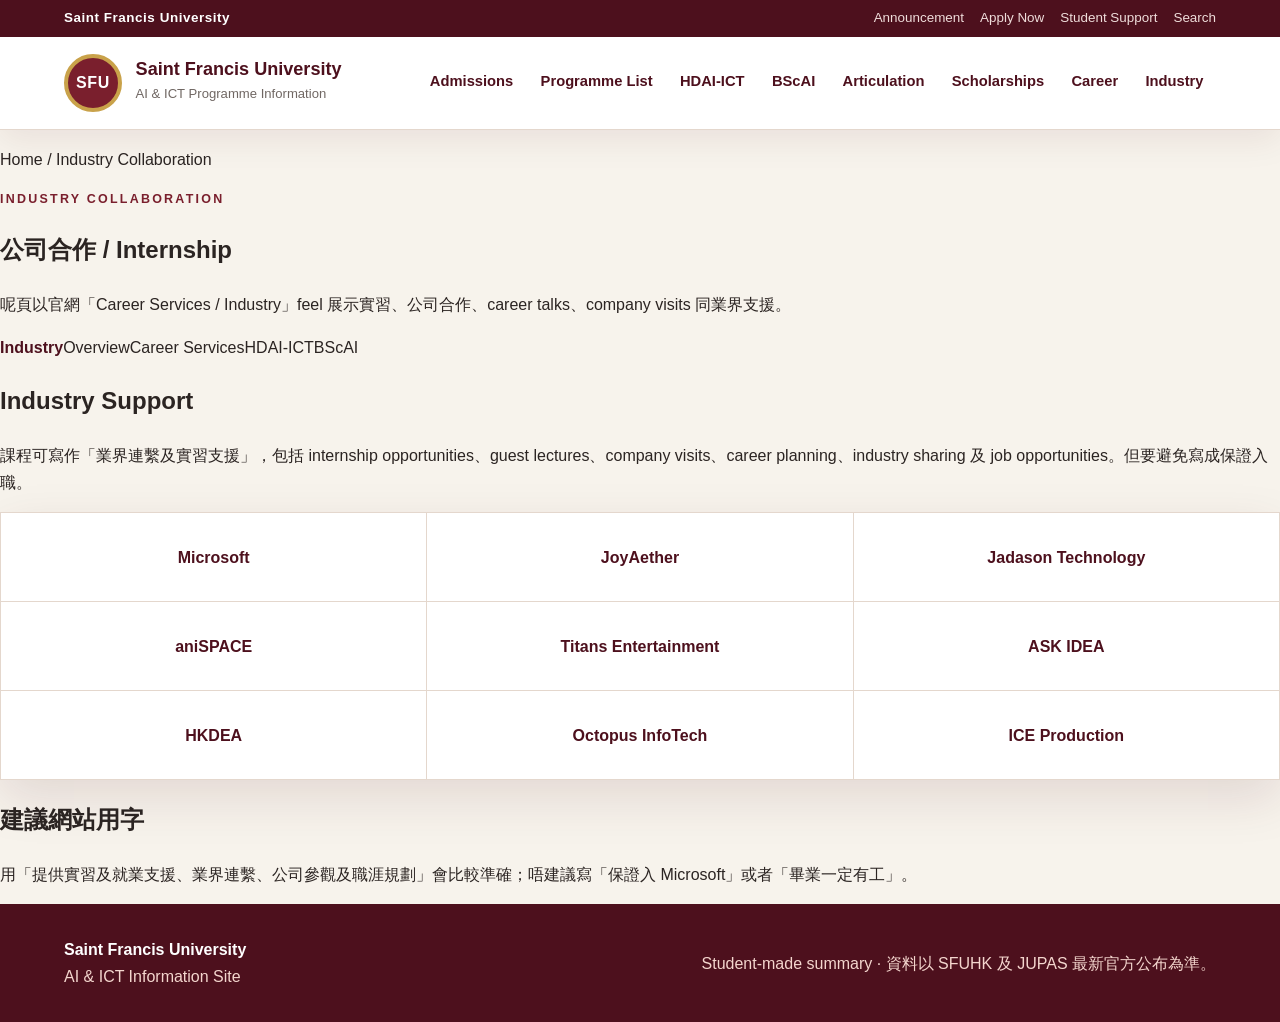
==== industry.html @ 80bd6bc7 "Add industry collaboration page" ====
<!DOCTYPE html>
<html lang="zh-Hant-HK">
<head><meta charset="UTF-8"><meta name="viewport" content="width=device-width, initial-scale=1.0"><title>Industry Collaboration｜SFUHK AI & ICT</title><link rel="stylesheet" href="styles.css"></head>
<body>
<header class="site-header"><div class="utility-bar"><span>Saint Francis University</span><nav><a href="index.html#announcement">Announcement</a><a href="admissions.html">Apply Now</a><a href="scholarships.html">Student Support</a><a href="faq.html">Search</a></nav></div><div class="main-header"><a class="brand" href="index.html"><span class="crest">SFU</span><span><strong>Saint Francis University</strong><small>AI & ICT Programme Information</small></span></a><button class="menu-toggle" aria-label="開關選單" aria-expanded="false">☰</button><nav class="nav"><a href="admissions.html">Admissions</a><a href="programmes.html">Programme List</a><a href="hd-aiict.html">HDAI-ICT</a><a href="bscai.html">BScAI</a><a href="articulation.html">Articulation</a><a href="scholarships.html">Scholarships</a><a href="career.html">Career</a><a href="industry.html">Industry</a></nav></div></header>
<main>
<section class="page-hero"><p class="breadcrumb">Home / Industry Collaboration</p><p class="eyebrow">Industry Collaboration</p><h1>公司合作 / Internship</h1><p>呢頁以官網「Career Services / Industry」feel 展示實習、公司合作、career talks、company visits 同業界支援。</p></section>
<section class="content-shell two-col"><aside class="side-nav"><strong>Industry</strong><a href="industry.html">Overview</a><a href="career.html">Career Services</a><a href="hd-aiict.html">HDAI-ICT</a><a href="bscai.html">BScAI</a></aside><div class="content-main">
<article class="content-card"><h2>Industry Support</h2><p>課程可寫作「業界連繫及實習支援」，包括 internship opportunities、guest lectures、company visits、career planning、industry sharing 及 job opportunities。但要避免寫成保證入職。</p></article>
<div class="partner-strip page-version"><span>Microsoft</span><span>JoyAether</span><span>Jadason Technology</span><span>aniSPACE</span><span>Titans Entertainment</span><span>ASK IDEA</span><span>HKDEA</span><span>Octopus InfoTech</span><span>ICE Production</span></div>
<article class="content-card warning"><h2>建議網站用字</h2><p>用「提供實習及就業支援、業界連繫、公司參觀及職涯規劃」會比較準確；唔建議寫「保證入 Microsoft」或者「畢業一定有工」。</p></article>
</div></section></main>
<footer class="footer"><div><strong>Saint Francis University</strong><span>AI & ICT Information Site</span></div><p>Student-made summary · 資料以 SFUHK 及 JUPAS 最新官方公布為準。</p></footer><button class="back-to-top" aria-label="返回頂部">↑</button><script src="script.js"></script>
</body></html>
---- styles.css ----
:root{
  --cream:#f7f3ec;
  --white:#ffffff;
  --paper:#fffaf3;
  --text:#2b2422;
  --muted:#706763;
  --line:#e4d7cd;
  --maroon:#7a1f2d;
  --maroon-dark:#4d101d;
  --maroon-soft:#f3e3df;
  --gold:#c9a24a;
  --gold-soft:#f6ead0;
  --shadow:0 18px 48px rgba(77,16,29,.12);
}
*{box-sizing:border-box}
html{scroll-behavior:smooth}
body{
  margin:0;
  font-family:-apple-system,BlinkMacSystemFont,"Segoe UI","Noto Sans HK","PingFang HK","Microsoft JhengHei",Arial,sans-serif;
  background:var(--cream);
  color:var(--text);
  line-height:1.7;
}
a{color:inherit;text-decoration:none}
strong{color:var(--maroon-dark)}
.site-header{position:sticky;top:0;z-index:80;background:var(--white);box-shadow:0 10px 32px rgba(77,16,29,.08)}
.utility-bar{display:flex;align-items:center;justify-content:space-between;gap:1rem;padding:.45rem clamp(1rem,5vw,5rem);background:var(--maroon-dark);color:#fff;font-size:.84rem}
.utility-bar span{font-weight:800;letter-spacing:.04em}.utility-bar nav{display:flex;align-items:center;gap:1rem;flex-wrap:wrap}.utility-bar a{color:#f8e8e5;opacity:.95}.utility-bar a:hover{text-decoration:underline}.main-header{display:flex;align-items:center;justify-content:space-between;gap:1rem;padding:1.05rem clamp(1rem,5vw,5rem);border-bottom:1px solid var(--line)}
.brand{display:flex;align-items:center;gap:.85rem;color:var(--maroon-dark)}.crest{display:grid;place-items:center;width:58px;height:58px;border-radius:50%;background:var(--maroon);color:#fff;border:4px solid var(--gold);font-weight:900;letter-spacing:.04em}.brand strong{display:block;font-size:1.13rem;line-height:1.1;color:var(--maroon-dark)}.brand small{display:block;color:var(--muted);font-size:.82rem;margin-top:.18rem}.nav{display:flex;align-items:center;gap:.15rem;flex-wrap:wrap}.nav a{padding:.65rem .78rem;color:var(--maroon-dark);font-weight:800;font-size:.92rem;border-bottom:3px solid transparent}.nav a:hover,.nav a.active{color:var(--maroon);border-bottom-color:var(--gold);background:var(--paper)}.menu-toggle{display:none;background:var(--paper);border:1px solid var(--line);border-radius:6px;color:var(--maroon-dark);font-size:1.2rem;padding:.45rem .7rem}.official-hero{display:grid;grid-template-columns:1.15fr .85fr;min-height:560px;background:var(--white)}.hero-image-panel{position:relative;min-height:560px;background:linear-gradient(135deg,rgba(122,31,45,.88),rgba(77,16,29,.86)),radial-gradient(circle at 22% 25%,rgba(201,162,74,.45),transparent 16rem),linear-gradient(135deg,#8b2a36,#51111d);overflow:hidden}.hero-image-panel::before{content:"";position:absolute;inset:0;background:linear-gradient(45deg,rgba(255,255,255,.07) 25%,transparent 25%,transparent 50%,rgba(255,255,255,.07) 50%,rgba(255,255,255,.07) 75%,transparent 75%,transparent);background-size:42px 42px;opacity:.22}.hero-image-panel::after{content:"SFUHK";position:absolute;left:clamp(1.5rem,5vw,5rem);bottom:3rem;font-size:clamp(4rem,12vw,10rem);line-height:1;font-weight:900;color:rgba(255,255,255,.12);letter-spacing:-.08em}.hero-label{position:absolute;top:2rem;left:clamp(1.5rem,5vw,5rem);z-index:2;background:rgba(255,255,255,.96);color:var(--maroon-dark);padding:.75rem 1rem;border-left:6px solid var(--gold);font-weight:900;text-transform:uppercase;letter-spacing:.08em}.hero-copy{display:flex;flex-direction:column;justify-content:center;padding:clamp(2rem,5vw,5rem);background:var(--paper)}.eyebrow{text-transform:uppercase;letter-spacing:.18em;color:var(--maroon);font-size:.78rem;font-weight:900;margin:0 0 .7rem}.official-hero h1{font-size:clamp(2.4rem,5.6vw,5rem);line-height:1.04;letter-spacing:-.055em;margin:.1rem 0 1.1rem;color:var(--maroon-dark)}.lead{font-size:1.12rem;color:var(--muted);max-width:720px}.hero-actions{display:flex;flex-wrap:wrap;gap:.75rem;margin-top:1.6rem}.button{display:inline-flex;align-items:center;justify-content:center;padding:.85rem 1.15rem;border:1px solid var(--line);background:#fff;color:var(--maroon-dark);font-weight:900;border-radius:2px;box-shadow:0 10px 24px rgba(77,16,29,.08)}.button.primary{background:var(--maroon);border-color:var(--maroon);color:#fff}.button:hover{transform:translateY(-1px);box-shadow:0 16px 34px rgba(77,16,29,.14)}.announcement{display:grid;grid-template-columns:.35fr .65fr;gap:2rem;padding:2rem clamp(1rem,5vw,5rem);background:#fff;border-top:1px solid var(--line);border-bottom:1px solid var(--line)}.section-heading.slim h2{font-size:1.4rem}.announcement-card{display:flex;gap:1.2rem;padding:1.25rem;background:var(--paper);border:1px solid var(--line);border-left:7px solid var(--maroon)}.date-box{display:grid;place-items:center;min-width:72px;height:72px;background:var(--maroon);color:#fff;text-align:center;font-weight:900;line-height:1.1}.announcement-card h3{margin:0 0 .35rem;color:var(--maroon-dark)}.announcement-card p{margin:0;color:var(--muted)}.admissions-panel{display:grid;grid-template-columns:.32fr .68fr;gap:2rem;padding:2.4rem clamp(1rem,5vw,5rem);background:var(--maroon-dark);color:#fff}.admissions-panel .eyebrow{color:var(--gold)}.admissions-panel h2{font-size:clamp(2rem,4vw,3.2rem);margin:.1rem 0;color:#fff;letter-spacing:-.04em}.admission-links{display:grid;grid-template-columns:repeat(4,1fr);gap:1px;background:rgba(255,255,255,.18);border:1px solid rgba(255,255,255,.18)}.admission-links a{display:block;background:rgba(255,255,255,.08);padding:1.2rem;min-height:130px}.admission-links a:hover{background:rgba(201,162,74,.22)}.admission-links strong{display:block;color:#fff;font-size:1.05rem}.admission-links span{display:block;color:#f4ddd8;margin-top:.4rem;font-size:.92rem}.section{padding:clamp(3.5rem,7vw,5.6rem) clamp(1rem,5vw,5rem);background:var(--white)}.section.light{background:var(--paper)}.section-heading{max-width:880px;margin-bottom:1.7rem}.section-heading h2{font-size:clamp(2rem,4vw,3.4rem);line-height:1.08;margin:.15rem 0 .6rem;color:var(--maroon-dark);letter-spacing:-.04em}.section-heading p:not(.eyebrow){color:var(--muted);font-size:1.05rem}.programme-list{display:grid;gap:1.5rem}.programme-card{display:grid;grid-template-columns:.38fr .62fr;background:#fff;border:1px solid var(--line);box-shadow:var(--shadow)}.programme-thumb{min-height:290px;position:relative;overflow:hidden;background:linear-gradient(135deg,var(--maroon),var(--maroon-dark))}.programme-thumb::before{content:"";position:absolute;inset:0;background:radial-gradient(circle at 35% 30%,rgba(201,162,74,.5),transparent 13rem),linear-gradient(120deg,transparent 0 40%,rgba(255,255,255,.12) 40% 48%,transparent 48%)}.programme-thumb::after{position:absolute;left:1.5rem;bottom:1.3rem;color:rgba(255,255,255,.86);font-size:4rem;line-height:1;font-weight:900;letter-spacing:-.08em}.programme-thumb.hd::after{content:"HD"}.programme-thumb.bs::after{content:"BSc"}.programme-body{padding:1.8rem}.tag{display:inline-flex;border-left:5px solid var(--gold);background:var(--gold-soft);color:var(--maroon-dark);padding:.28rem .7rem;font-size:.78rem;text-transform:uppercase;letter-spacing:.1em;font-weight:900}.programme-body h3{font-size:1.45rem;line-height:1.25;margin:.85rem 0;color:var(--maroon-dark)}.programme-body p{color:var(--muted);margin:.4rem 0}.programme-body ul{margin:1rem 0 0;padding-left:1.2rem;color:var(--muted)}.structure-grid,.career-grid{display:grid;grid-template-columns:repeat(3,1fr);gap:1.2rem}.career-grid{grid-template-columns:repeat(4,1fr)}.structure-grid article,.career-grid article{background:#fff;border:1px solid var(--line);border-top:5px solid var(--maroon);padding:1.3rem;box-shadow:0 12px 34px rgba(77,16,29,.07)}.structure-grid span{color:var(--gold);font-weight:900;text-transform:uppercase;letter-spacing:.12em;font-size:.8rem}.structure-grid h3,.career-grid h3{color:var(--maroon-dark);margin:.4rem 0}.structure-grid p,.career-grid p{color:var(--muted);margin:0}.pathway-line{display:grid;grid-template-columns:repeat(3,1fr);gap:0;border:1px solid var(--line);background:#fff;box-shadow:var(--shadow)}.pathway-line article{padding:1.6rem;border-right:1px solid var(--line);position:relative}.pathway-line article:last-child{border-right:0}.pathway-line strong{display:inline-grid;place-items:center;width:48px;height:48px;background:var(--maroon);color:#fff;border-bottom:4px solid var(--gold);margin-bottom:.8rem}.pathway-line h3{color:var(--maroon-dark);margin:.2rem 0}.pathway-line p{color:var(--muted);margin:0}.funding-layout{display:grid;grid-template-columns:1fr 360px;gap:1.5rem}.funding-main,.quick-card{background:#fff;border:1px solid var(--line);padding:1.6rem;box-shadow:var(--shadow)}.funding-main h3,.quick-card h3{color:var(--maroon-dark);margin:.2rem 0 .5rem}.funding-main p{color:var(--muted);margin:0 0 1.2rem}.quick-card ul{margin:.6rem 0 0;padding-left:1.2rem;color:var(--muted)}.partner-strip{display:grid;grid-template-columns:repeat(3,1fr);gap:1px;border:1px solid var(--line);background:var(--line);box-shadow:var(--shadow)}.partner-strip span{display:grid;place-items:center;min-height:88px;background:#fff;color:var(--maroon-dark);font-weight:900;text-align:center;padding:1rem}.quick-links{display:grid;grid-template-columns:repeat(4,1fr);gap:1px;background:var(--line);border-top:1px solid var(--line);border-bottom:1px solid var(--line)}.quick-links a{display:block;background:var(--maroon);color:#fff;padding:1.4rem clamp(1rem,3vw,2rem);min-height:120px}.quick-links a:nth-child(even){background:var(--maroon-dark)}.quick-links strong{display:block;color:#fff;font-size:1.2rem}.quick-links span{display:block;color:#f2ded9;margin-top:.35rem}.faq{display:grid;gap:.9rem;max-width:980px}.faq details{background:#fff;border:1px solid var(--line);padding:1rem 1.1rem}.faq summary{cursor:pointer;font-weight:900;color:var(--maroon-dark)}.faq p{color:var(--muted);margin:.8rem 0 0}.footer{display:flex;justify-content:space-between;align-items:center;gap:1rem;flex-wrap:wrap;background:var(--maroon-dark);color:#f7e8e5;padding:2rem clamp(1rem,5vw,5rem)}.footer strong{display:block;color:#fff}.footer span{display:block;color:#f4d6ce}.footer p{margin:0;color:#f4d6ce}.back-to-top{position:fixed;right:1rem;bottom:1rem;width:48px;height:48px;border:0;background:var(--maroon);color:#fff;font-size:1.25rem;display:none;box-shadow:var(--shadow)}.back-to-top.show{display:block}
@media (max-width:1050px){.official-hero,.announcement,.admissions-panel,.programme-card,.funding-layout{grid-template-columns:1fr}.admission-links,.structure-grid,.career-grid,.partner-strip,.quick-links{grid-template-columns:repeat(2,1fr)}.programme-thumb{min-height:220px}.hero-image-panel{min-height:320px}.official-hero{min-height:auto}.pathway-line{grid-template-columns:1fr}.pathway-line article{border-right:0;border-bottom:1px solid var(--line)}.pathway-line article:last-child{border-bottom:0}}
@media (max-width:760px){.utility-bar{display:none}.menu-toggle{display:inline-flex}.main-header{padding:.9rem 1rem}.nav{position:absolute;top:84px;left:1rem;right:1rem;display:none;flex-direction:column;align-items:stretch;background:#fff;border:1px solid var(--line);box-shadow:var(--shadow);padding:.5rem}.nav.open{display:flex}.nav a{border-bottom:0;border-left:4px solid transparent}.nav a:hover,.nav a.active{border-left-color:var(--gold)}.brand small{display:none}.crest{width:48px;height:48px}.hero-copy,.section,.announcement,.admissions-panel{padding:2rem 1rem}.official-hero h1{font-size:2.6rem}.admission-links,.structure-grid,.career-grid,.partner-strip,.quick-links{grid-template-columns:1fr}.announcement-card{display:block}.date-box{margin-bottom:.9rem}.programme-body{padding:1.25rem}.footer{display:block}.footer p{margin-top:.8rem}}
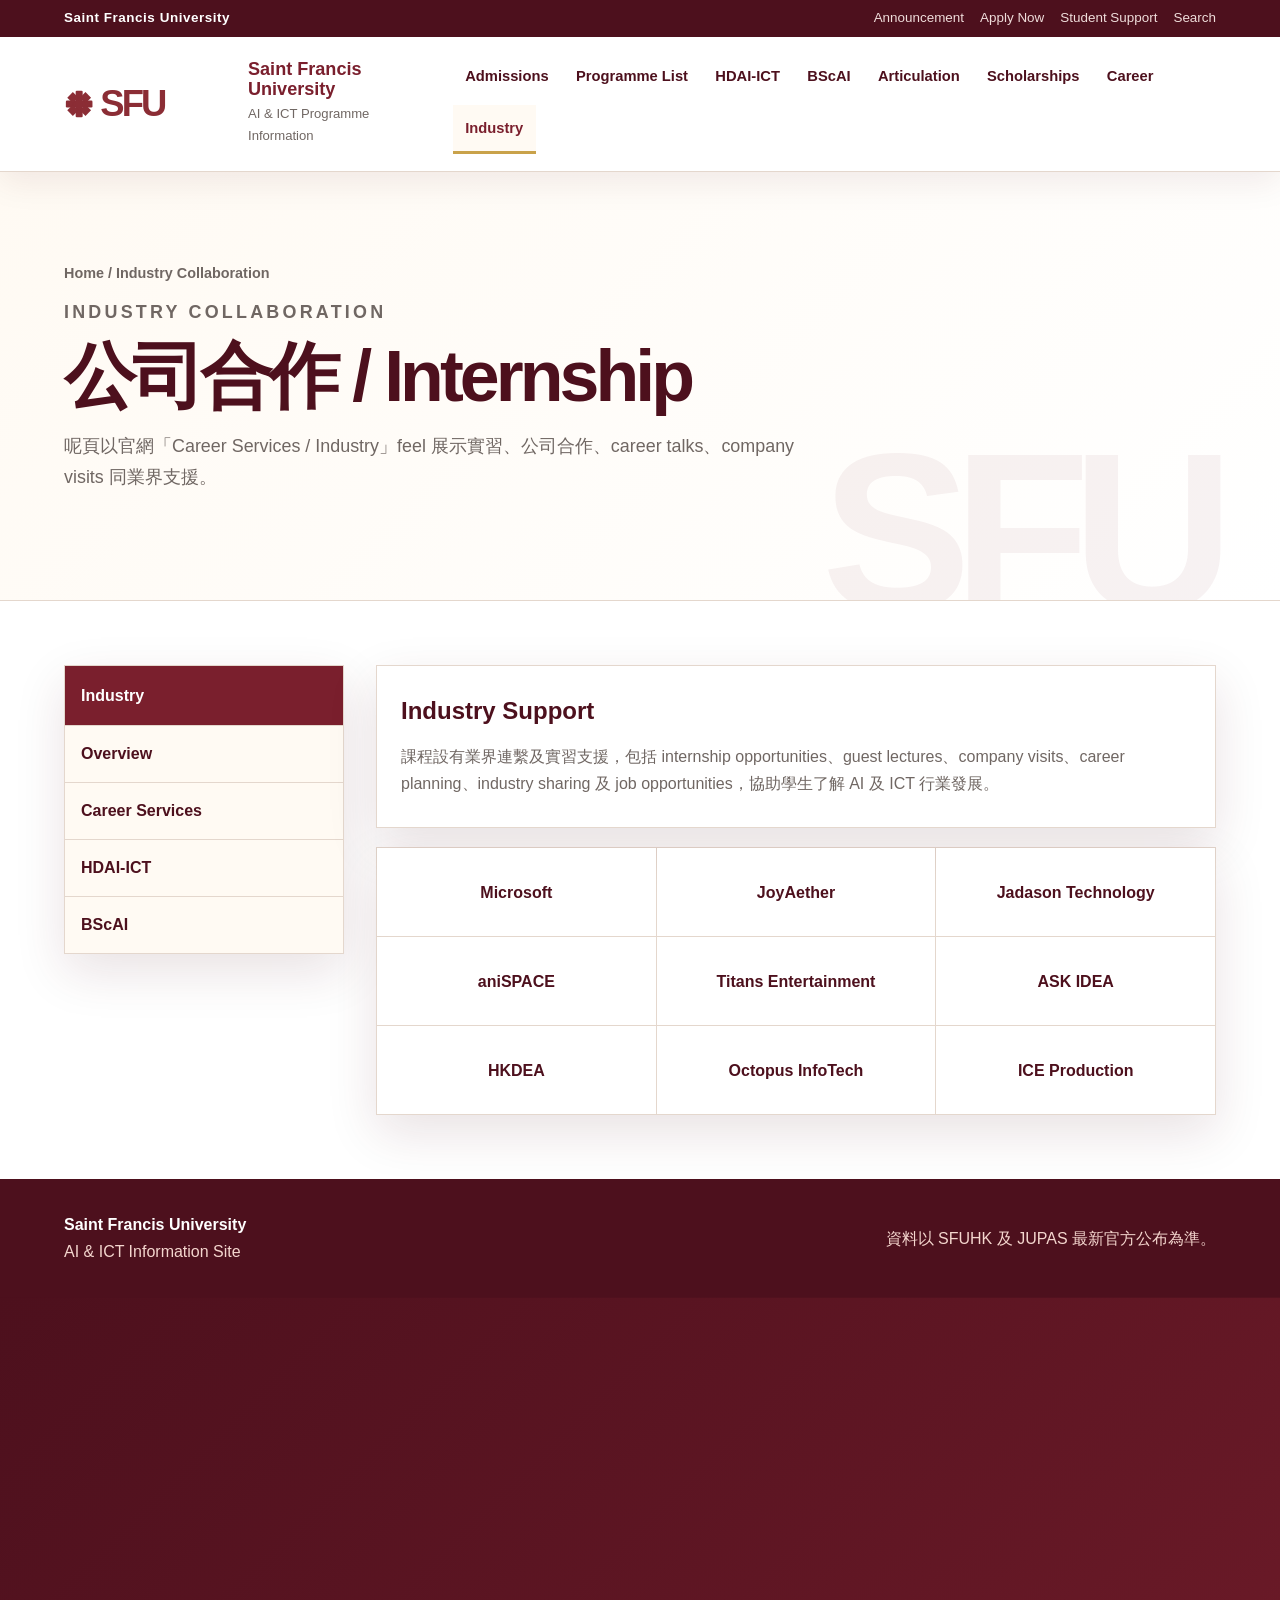
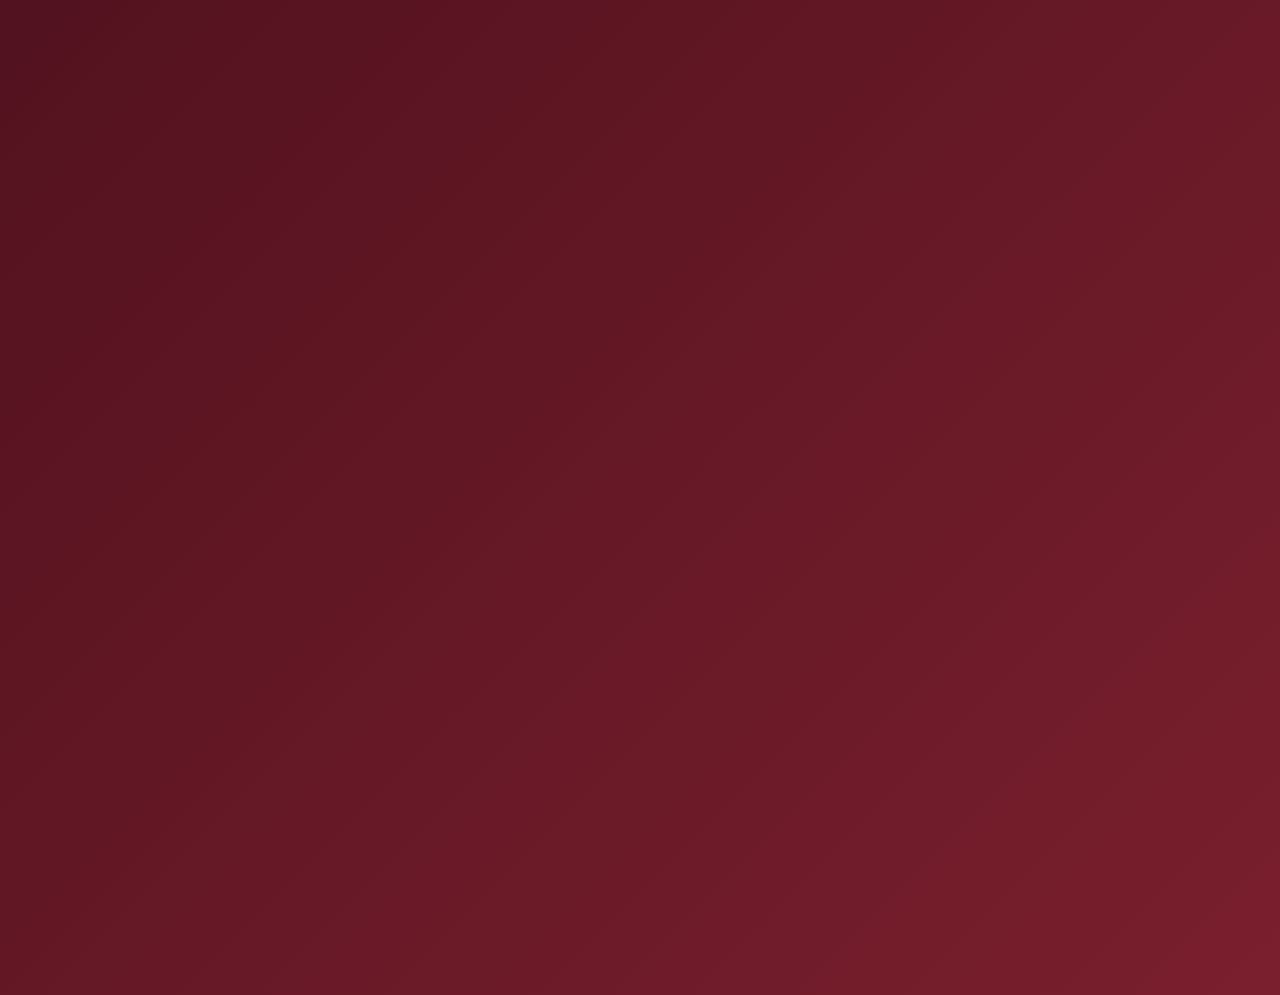
==== commit 61c0cae0: "Remove internal wording note from industry page" ====
--- a/industry.html
+++ b/industry.html
@@ -6,9 +6,8 @@
 <main>
 <section class="page-hero"><p class="breadcrumb">Home / Industry Collaboration</p><p class="eyebrow">Industry Collaboration</p><h1>公司合作 / Internship</h1><p>呢頁以官網「Career Services / Industry」feel 展示實習、公司合作、career talks、company visits 同業界支援。</p></section>
 <section class="content-shell two-col"><aside class="side-nav"><strong>Industry</strong><a href="industry.html">Overview</a><a href="career.html">Career Services</a><a href="hd-aiict.html">HDAI-ICT</a><a href="bscai.html">BScAI</a></aside><div class="content-main">
-<article class="content-card"><h2>Industry Support</h2><p>課程可寫作「業界連繫及實習支援」，包括 internship opportunities、guest lectures、company visits、career planning、industry sharing 及 job opportunities。但要避免寫成保證入職。</p></article>
+<article class="content-card"><h2>Industry Support</h2><p>課程設有業界連繫及實習支援，包括 internship opportunities、guest lectures、company visits、career planning、industry sharing 及 job opportunities，協助學生了解 AI 及 ICT 行業發展。</p></article>
 <div class="partner-strip page-version"><span>Microsoft</span><span>JoyAether</span><span>Jadason Technology</span><span>aniSPACE</span><span>Titans Entertainment</span><span>ASK IDEA</span><span>HKDEA</span><span>Octopus InfoTech</span><span>ICE Production</span></div>
-<article class="content-card warning"><h2>建議網站用字</h2><p>用「提供實習及就業支援、業界連繫、公司參觀及職涯規劃」會比較準確；唔建議寫「保證入 Microsoft」或者「畢業一定有工」。</p></article>
 </div></section></main>
-<footer class="footer"><div><strong>Saint Francis University</strong><span>AI & ICT Information Site</span></div><p>Student-made summary · 資料以 SFUHK 及 JUPAS 最新官方公布為準。</p></footer><button class="back-to-top" aria-label="返回頂部">↑</button><script src="script.js"></script>
+<footer class="footer"><div><strong>Saint Francis University</strong><span>AI & ICT Information Site</span></div><p>資料以 SFUHK 及 JUPAS 最新官方公布為準。</p></footer><button class="back-to-top" aria-label="返回頂部">↑</button><script src="script.js"></script>
 </body></html>
--- a/styles.css
+++ b/styles.css
@@ -1,31 +1 @@
-:root{
-  --cream:#f7f3ec;
-  --white:#ffffff;
-  --paper:#fffaf3;
-  --text:#2b2422;
-  --muted:#706763;
-  --line:#e4d7cd;
-  --maroon:#7a1f2d;
-  --maroon-dark:#4d101d;
-  --maroon-soft:#f3e3df;
-  --gold:#c9a24a;
-  --gold-soft:#f6ead0;
-  --shadow:0 18px 48px rgba(77,16,29,.12);
-}
-*{box-sizing:border-box}
-html{scroll-behavior:smooth}
-body{
-  margin:0;
-  font-family:-apple-system,BlinkMacSystemFont,"Segoe UI","Noto Sans HK","PingFang HK","Microsoft JhengHei",Arial,sans-serif;
-  background:var(--cream);
-  color:var(--text);
-  line-height:1.7;
-}
-a{color:inherit;text-decoration:none}
-strong{color:var(--maroon-dark)}
-.site-header{position:sticky;top:0;z-index:80;background:var(--white);box-shadow:0 10px 32px rgba(77,16,29,.08)}
-.utility-bar{display:flex;align-items:center;justify-content:space-between;gap:1rem;padding:.45rem clamp(1rem,5vw,5rem);background:var(--maroon-dark);color:#fff;font-size:.84rem}
-.utility-bar span{font-weight:800;letter-spacing:.04em}.utility-bar nav{display:flex;align-items:center;gap:1rem;flex-wrap:wrap}.utility-bar a{color:#f8e8e5;opacity:.95}.utility-bar a:hover{text-decoration:underline}.main-header{display:flex;align-items:center;justify-content:space-between;gap:1rem;padding:1.05rem clamp(1rem,5vw,5rem);border-bottom:1px solid var(--line)}
-.brand{display:flex;align-items:center;gap:.85rem;color:var(--maroon-dark)}.crest{display:grid;place-items:center;width:58px;height:58px;border-radius:50%;background:var(--maroon);color:#fff;border:4px solid var(--gold);font-weight:900;letter-spacing:.04em}.brand strong{display:block;font-size:1.13rem;line-height:1.1;color:var(--maroon-dark)}.brand small{display:block;color:var(--muted);font-size:.82rem;margin-top:.18rem}.nav{display:flex;align-items:center;gap:.15rem;flex-wrap:wrap}.nav a{padding:.65rem .78rem;color:var(--maroon-dark);font-weight:800;font-size:.92rem;border-bottom:3px solid transparent}.nav a:hover,.nav a.active{color:var(--maroon);border-bottom-color:var(--gold);background:var(--paper)}.menu-toggle{display:none;background:var(--paper);border:1px solid var(--line);border-radius:6px;color:var(--maroon-dark);font-size:1.2rem;padding:.45rem .7rem}.official-hero{display:grid;grid-template-columns:1.15fr .85fr;min-height:560px;background:var(--white)}.hero-image-panel{position:relative;min-height:560px;background:linear-gradient(135deg,rgba(122,31,45,.88),rgba(77,16,29,.86)),radial-gradient(circle at 22% 25%,rgba(201,162,74,.45),transparent 16rem),linear-gradient(135deg,#8b2a36,#51111d);overflow:hidden}.hero-image-panel::before{content:"";position:absolute;inset:0;background:linear-gradient(45deg,rgba(255,255,255,.07) 25%,transparent 25%,transparent 50%,rgba(255,255,255,.07) 50%,rgba(255,255,255,.07) 75%,transparent 75%,transparent);background-size:42px 42px;opacity:.22}.hero-image-panel::after{content:"SFUHK";position:absolute;left:clamp(1.5rem,5vw,5rem);bottom:3rem;font-size:clamp(4rem,12vw,10rem);line-height:1;font-weight:900;color:rgba(255,255,255,.12);letter-spacing:-.08em}.hero-label{position:absolute;top:2rem;left:clamp(1.5rem,5vw,5rem);z-index:2;background:rgba(255,255,255,.96);color:var(--maroon-dark);padding:.75rem 1rem;border-left:6px solid var(--gold);font-weight:900;text-transform:uppercase;letter-spacing:.08em}.hero-copy{display:flex;flex-direction:column;justify-content:center;padding:clamp(2rem,5vw,5rem);background:var(--paper)}.eyebrow{text-transform:uppercase;letter-spacing:.18em;color:var(--maroon);font-size:.78rem;font-weight:900;margin:0 0 .7rem}.official-hero h1{font-size:clamp(2.4rem,5.6vw,5rem);line-height:1.04;letter-spacing:-.055em;margin:.1rem 0 1.1rem;color:var(--maroon-dark)}.lead{font-size:1.12rem;color:var(--muted);max-width:720px}.hero-actions{display:flex;flex-wrap:wrap;gap:.75rem;margin-top:1.6rem}.button{display:inline-flex;align-items:center;justify-content:center;padding:.85rem 1.15rem;border:1px solid var(--line);background:#fff;color:var(--maroon-dark);font-weight:900;border-radius:2px;box-shadow:0 10px 24px rgba(77,16,29,.08)}.button.primary{background:var(--maroon);border-color:var(--maroon);color:#fff}.button:hover{transform:translateY(-1px);box-shadow:0 16px 34px rgba(77,16,29,.14)}.announcement{display:grid;grid-template-columns:.35fr .65fr;gap:2rem;padding:2rem clamp(1rem,5vw,5rem);background:#fff;border-top:1px solid var(--line);border-bottom:1px solid var(--line)}.section-heading.slim h2{font-size:1.4rem}.announcement-card{display:flex;gap:1.2rem;padding:1.25rem;background:var(--paper);border:1px solid var(--line);border-left:7px solid var(--maroon)}.date-box{display:grid;place-items:center;min-width:72px;height:72px;background:var(--maroon);color:#fff;text-align:center;font-weight:900;line-height:1.1}.announcement-card h3{margin:0 0 .35rem;color:var(--maroon-dark)}.announcement-card p{margin:0;color:var(--muted)}.admissions-panel{display:grid;grid-template-columns:.32fr .68fr;gap:2rem;padding:2.4rem clamp(1rem,5vw,5rem);background:var(--maroon-dark);color:#fff}.admissions-panel .eyebrow{color:var(--gold)}.admissions-panel h2{font-size:clamp(2rem,4vw,3.2rem);margin:.1rem 0;color:#fff;letter-spacing:-.04em}.admission-links{display:grid;grid-template-columns:repeat(4,1fr);gap:1px;background:rgba(255,255,255,.18);border:1px solid rgba(255,255,255,.18)}.admission-links a{display:block;background:rgba(255,255,255,.08);padding:1.2rem;min-height:130px}.admission-links a:hover{background:rgba(201,162,74,.22)}.admission-links strong{display:block;color:#fff;font-size:1.05rem}.admission-links span{display:block;color:#f4ddd8;margin-top:.4rem;font-size:.92rem}.section{padding:clamp(3.5rem,7vw,5.6rem) clamp(1rem,5vw,5rem);background:var(--white)}.section.light{background:var(--paper)}.section-heading{max-width:880px;margin-bottom:1.7rem}.section-heading h2{font-size:clamp(2rem,4vw,3.4rem);line-height:1.08;margin:.15rem 0 .6rem;color:var(--maroon-dark);letter-spacing:-.04em}.section-heading p:not(.eyebrow){color:var(--muted);font-size:1.05rem}.programme-list{display:grid;gap:1.5rem}.programme-card{display:grid;grid-template-columns:.38fr .62fr;background:#fff;border:1px solid var(--line);box-shadow:var(--shadow)}.programme-thumb{min-height:290px;position:relative;overflow:hidden;background:linear-gradient(135deg,var(--maroon),var(--maroon-dark))}.programme-thumb::before{content:"";position:absolute;inset:0;background:radial-gradient(circle at 35% 30%,rgba(201,162,74,.5),transparent 13rem),linear-gradient(120deg,transparent 0 40%,rgba(255,255,255,.12) 40% 48%,transparent 48%)}.programme-thumb::after{position:absolute;left:1.5rem;bottom:1.3rem;color:rgba(255,255,255,.86);font-size:4rem;line-height:1;font-weight:900;letter-spacing:-.08em}.programme-thumb.hd::after{content:"HD"}.programme-thumb.bs::after{content:"BSc"}.programme-body{padding:1.8rem}.tag{display:inline-flex;border-left:5px solid var(--gold);background:var(--gold-soft);color:var(--maroon-dark);padding:.28rem .7rem;font-size:.78rem;text-transform:uppercase;letter-spacing:.1em;font-weight:900}.programme-body h3{font-size:1.45rem;line-height:1.25;margin:.85rem 0;color:var(--maroon-dark)}.programme-body p{color:var(--muted);margin:.4rem 0}.programme-body ul{margin:1rem 0 0;padding-left:1.2rem;color:var(--muted)}.structure-grid,.career-grid{display:grid;grid-template-columns:repeat(3,1fr);gap:1.2rem}.career-grid{grid-template-columns:repeat(4,1fr)}.structure-grid article,.career-grid article{background:#fff;border:1px solid var(--line);border-top:5px solid var(--maroon);padding:1.3rem;box-shadow:0 12px 34px rgba(77,16,29,.07)}.structure-grid span{color:var(--gold);font-weight:900;text-transform:uppercase;letter-spacing:.12em;font-size:.8rem}.structure-grid h3,.career-grid h3{color:var(--maroon-dark);margin:.4rem 0}.structure-grid p,.career-grid p{color:var(--muted);margin:0}.pathway-line{display:grid;grid-template-columns:repeat(3,1fr);gap:0;border:1px solid var(--line);background:#fff;box-shadow:var(--shadow)}.pathway-line article{padding:1.6rem;border-right:1px solid var(--line);position:relative}.pathway-line article:last-child{border-right:0}.pathway-line strong{display:inline-grid;place-items:center;width:48px;height:48px;background:var(--maroon);color:#fff;border-bottom:4px solid var(--gold);margin-bottom:.8rem}.pathway-line h3{color:var(--maroon-dark);margin:.2rem 0}.pathway-line p{color:var(--muted);margin:0}.funding-layout{display:grid;grid-template-columns:1fr 360px;gap:1.5rem}.funding-main,.quick-card{background:#fff;border:1px solid var(--line);padding:1.6rem;box-shadow:var(--shadow)}.funding-main h3,.quick-card h3{color:var(--maroon-dark);margin:.2rem 0 .5rem}.funding-main p{color:var(--muted);margin:0 0 1.2rem}.quick-card ul{margin:.6rem 0 0;padding-left:1.2rem;color:var(--muted)}.partner-strip{display:grid;grid-template-columns:repeat(3,1fr);gap:1px;border:1px solid var(--line);background:var(--line);box-shadow:var(--shadow)}.partner-strip span{display:grid;place-items:center;min-height:88px;background:#fff;color:var(--maroon-dark);font-weight:900;text-align:center;padding:1rem}.quick-links{display:grid;grid-template-columns:repeat(4,1fr);gap:1px;background:var(--line);border-top:1px solid var(--line);border-bottom:1px solid var(--line)}.quick-links a{display:block;background:var(--maroon);color:#fff;padding:1.4rem clamp(1rem,3vw,2rem);min-height:120px}.quick-links a:nth-child(even){background:var(--maroon-dark)}.quick-links strong{display:block;color:#fff;font-size:1.2rem}.quick-links span{display:block;color:#f2ded9;margin-top:.35rem}.faq{display:grid;gap:.9rem;max-width:980px}.faq details{background:#fff;border:1px solid var(--line);padding:1rem 1.1rem}.faq summary{cursor:pointer;font-weight:900;color:var(--maroon-dark)}.faq p{color:var(--muted);margin:.8rem 0 0}.footer{display:flex;justify-content:space-between;align-items:center;gap:1rem;flex-wrap:wrap;background:var(--maroon-dark);color:#f7e8e5;padding:2rem clamp(1rem,5vw,5rem)}.footer strong{display:block;color:#fff}.footer span{display:block;color:#f4d6ce}.footer p{margin:0;color:#f4d6ce}.back-to-top{position:fixed;right:1rem;bottom:1rem;width:48px;height:48px;border:0;background:var(--maroon);color:#fff;font-size:1.25rem;display:none;box-shadow:var(--shadow)}.back-to-top.show{display:block}
-@media (max-width:1050px){.official-hero,.announcement,.admissions-panel,.programme-card,.funding-layout{grid-template-columns:1fr}.admission-links,.structure-grid,.career-grid,.partner-strip,.quick-links{grid-template-columns:repeat(2,1fr)}.programme-thumb{min-height:220px}.hero-image-panel{min-height:320px}.official-hero{min-height:auto}.pathway-line{grid-template-columns:1fr}.pathway-line article{border-right:0;border-bottom:1px solid var(--line)}.pathway-line article:last-child{border-bottom:0}}
-@media (max-width:760px){.utility-bar{display:none}.menu-toggle{display:inline-flex}.main-header{padding:.9rem 1rem}.nav{position:absolute;top:84px;left:1rem;right:1rem;display:none;flex-direction:column;align-items:stretch;background:#fff;border:1px solid var(--line);box-shadow:var(--shadow);padding:.5rem}.nav.open{display:flex}.nav a{border-bottom:0;border-left:4px solid transparent}.nav a:hover,.nav a.active{border-left-color:var(--gold)}.brand small{display:none}.crest{width:48px;height:48px}.hero-copy,.section,.announcement,.admissions-panel{padding:2rem 1rem}.official-hero h1{font-size:2.6rem}.admission-links,.structure-grid,.career-grid,.partner-strip,.quick-links{grid-template-columns:1fr}.announcement-card{display:block}.date-box{margin-bottom:.9rem}.programme-body{padding:1.25rem}.footer{display:block}.footer p{margin-top:.8rem}}
+:root{--cream:#f7f3ec;--white:#fff;--paper:#fffaf3;--text:#2b2422;--muted:#706763;--line:#e4d7cd;--maroon:#7a1f2d;--maroon-dark:#4d101d;--maroon-soft:#f3e3df;--gold:#c9a24a;--gold-soft:#f6ead0;--shadow:0 18px 48px rgba(77,16,29,.12)}*{box-sizing:border-box}html{scroll-behavior:smooth}body{margin:0;font-family:-apple-system,BlinkMacSystemFont,"Segoe UI","Noto Sans HK","PingFang HK","Microsoft JhengHei",Arial,sans-serif;background:var(--cream);color:var(--text);line-height:1.7}a{color:inherit;text-decoration:none}strong{color:var(--maroon-dark)}.site-header{position:sticky;top:0;z-index:80;background:var(--white);box-shadow:0 10px 32px rgba(77,16,29,.08)}.utility-bar{display:flex;align-items:center;justify-content:space-between;gap:1rem;padding:.45rem clamp(1rem,5vw,5rem);background:var(--maroon-dark);color:#fff;font-size:.84rem}.utility-bar span{font-weight:800;letter-spacing:.04em}.utility-bar nav{display:flex;align-items:center;gap:1rem;flex-wrap:wrap}.utility-bar a{color:#f8e8e5;opacity:.95}.utility-bar a:hover{text-decoration:underline}.main-header{display:flex;align-items:center;justify-content:space-between;gap:1rem;padding:1.05rem clamp(1rem,5vw,5rem);border-bottom:1px solid var(--line)}.brand{display:flex;align-items:center;gap:.85rem;color:var(--maroon-dark)}.crest{display:grid;place-items:center;width:58px;height:58px;border-radius:50%;background:var(--maroon);color:#fff;border:4px solid var(--gold);font-weight:900;letter-spacing:.04em}.brand strong{display:block;font-size:1.13rem;line-height:1.1;color:var(--maroon-dark)}.brand small{display:block;color:var(--muted);font-size:.82rem;margin-top:.18rem}.nav{display:flex;align-items:center;gap:.15rem;flex-wrap:wrap}.nav a{padding:.65rem .78rem;color:var(--maroon-dark);font-weight:800;font-size:.92rem;border-bottom:3px solid transparent}.nav a:hover,.nav a.active{color:var(--maroon);border-bottom-color:var(--gold);background:var(--paper)}.menu-toggle{display:none;background:var(--paper);border:1px solid var(--line);border-radius:6px;color:var(--maroon-dark);font-size:1.2rem;padding:.45rem .7rem}.official-hero{display:grid;grid-template-columns:1.15fr .85fr;min-height:560px;background:var(--white)}.hero-image-panel{position:relative;min-height:560px;background:linear-gradient(135deg,rgba(122,31,45,.88),rgba(77,16,29,.86)),radial-gradient(circle at 22% 25%,rgba(201,162,74,.45),transparent 16rem),linear-gradient(135deg,#8b2a36,#51111d);overflow:hidden}.hero-image-panel:before{content:"";position:absolute;inset:0;background:linear-gradient(45deg,rgba(255,255,255,.07) 25%,transparent 25%,transparent 50%,rgba(255,255,255,.07) 50%,rgba(255,255,255,.07) 75%,transparent 75%,transparent);background-size:42px 42px;opacity:.22}.hero-image-panel:after{content:"SFUHK";position:absolute;left:clamp(1.5rem,5vw,5rem);bottom:3rem;font-size:clamp(4rem,12vw,10rem);line-height:1;font-weight:900;color:rgba(255,255,255,.12);letter-spacing:-.08em}.hero-label{position:absolute;top:2rem;left:clamp(1.5rem,5vw,5rem);z-index:2;background:rgba(255,255,255,.96);color:var(--maroon-dark);padding:.75rem 1rem;border-left:6px solid var(--gold);font-weight:900;text-transform:uppercase;letter-spacing:.08em}.hero-copy{display:flex;flex-direction:column;justify-content:center;padding:clamp(2rem,5vw,5rem);background:var(--paper)}.eyebrow{text-transform:uppercase;letter-spacing:.18em;color:var(--maroon);font-size:.78rem;font-weight:900;margin:0 0 .7rem}.official-hero h1,.page-hero h1{font-size:clamp(2.4rem,5.6vw,5rem);line-height:1.04;letter-spacing:-.055em;margin:.1rem 0 1.1rem;color:var(--maroon-dark)}.lead,.page-hero p{font-size:1.12rem;color:var(--muted);max-width:760px}.hero-actions{display:flex;flex-wrap:wrap;gap:.75rem;margin-top:1.6rem}.button{display:inline-flex;align-items:center;justify-content:center;padding:.85rem 1.15rem;border:1px solid var(--line);background:#fff;color:var(--maroon-dark);font-weight:900;border-radius:2px;box-shadow:0 10px 24px rgba(77,16,29,.08)}.button.primary{background:var(--maroon);border-color:var(--maroon);color:#fff}.button:hover{transform:translateY(-1px);box-shadow:0 16px 34px rgba(77,16,29,.14)}.announcement{display:grid;grid-template-columns:.35fr .65fr;gap:2rem;padding:2rem clamp(1rem,5vw,5rem);background:#fff;border-top:1px solid var(--line);border-bottom:1px solid var(--line)}.section-heading.slim h2{font-size:1.4rem}.announcement-card{display:flex;gap:1.2rem;padding:1.25rem;background:var(--paper);border:1px solid var(--line);border-left:7px solid var(--maroon)}.date-box{display:grid;place-items:center;min-width:72px;height:72px;background:var(--maroon);color:#fff;text-align:center;font-weight:900;line-height:1.1}.announcement-card h3{margin:0 0 .35rem;color:var(--maroon-dark)}.announcement-card p{margin:0;color:var(--muted)}.admissions-panel{display:grid;grid-template-columns:.32fr .68fr;gap:2rem;padding:2.4rem clamp(1rem,5vw,5rem);background:var(--maroon-dark);color:#fff}.admissions-panel .eyebrow{color:var(--gold)}.admissions-panel h2{font-size:clamp(2rem,4vw,3.2rem);margin:.1rem 0;color:#fff;letter-spacing:-.04em}.admission-links{display:grid;grid-template-columns:repeat(4,1fr);gap:1px;background:rgba(255,255,255,.18);border:1px solid rgba(255,255,255,.18)}.admission-links a{display:block;background:rgba(255,255,255,.08);padding:1.2rem;min-height:130px}.admission-links a:hover{background:rgba(201,162,74,.22)}.admission-links strong{display:block;color:#fff;font-size:1.05rem}.admission-links span{display:block;color:#f4ddd8;margin-top:.4rem;font-size:.92rem}.section{padding:clamp(3.5rem,7vw,5.6rem) clamp(1rem,5vw,5rem);background:var(--white)}.section.light{background:var(--paper)}.section-heading{max-width:880px;margin-bottom:1.7rem}.section-heading h2{font-size:clamp(2rem,4vw,3.4rem);line-height:1.08;margin:.15rem 0 .6rem;color:var(--maroon-dark);letter-spacing:-.04em}.section-heading p:not(.eyebrow){color:var(--muted);font-size:1.05rem}.programme-list{display:grid;gap:1.5rem}.programme-card{display:grid;grid-template-columns:.38fr .62fr;background:#fff;border:1px solid var(--line);box-shadow:var(--shadow)}.programme-thumb{min-height:290px;position:relative;overflow:hidden;background:linear-gradient(135deg,var(--maroon),var(--maroon-dark))}.programme-thumb:before{content:"";position:absolute;inset:0;background:radial-gradient(circle at 35% 30%,rgba(201,162,74,.5),transparent 13rem),linear-gradient(120deg,transparent 0 40%,rgba(255,255,255,.12) 40% 48%,transparent 48%)}.programme-thumb:after{position:absolute;left:1.5rem;bottom:1.3rem;color:rgba(255,255,255,.86);font-size:4rem;line-height:1;font-weight:900;letter-spacing:-.08em}.programme-thumb.hd:after{content:"HD"}.programme-thumb.bs:after{content:"BSc"}.programme-body{padding:1.8rem}.tag{display:inline-flex;border-left:5px solid var(--gold);background:var(--gold-soft);color:var(--maroon-dark);padding:.28rem .7rem;font-size:.78rem;text-transform:uppercase;letter-spacing:.1em;font-weight:900}.programme-body h3{font-size:1.45rem;line-height:1.25;margin:.85rem 0;color:var(--maroon-dark)}.programme-body p{color:var(--muted);margin:.4rem 0}.programme-body ul{margin:1rem 0 0;padding-left:1.2rem;color:var(--muted)}.text-link{display:inline-flex;margin-top:1rem;color:var(--maroon);font-weight:900}.structure-grid,.career-grid,.subpage-grid{display:grid;grid-template-columns:repeat(3,1fr);gap:1.2rem}.career-grid,.subpage-grid{grid-template-columns:repeat(4,1fr)}.structure-grid article,.career-grid article,.subpage-grid article{background:#fff;border:1px solid var(--line);border-top:5px solid var(--maroon);padding:1.3rem;box-shadow:0 12px 34px rgba(77,16,29,.07)}.structure-grid span{color:var(--gold);font-weight:900;text-transform:uppercase;letter-spacing:.12em;font-size:.8rem}.structure-grid h3,.career-grid h3,.subpage-grid h3{color:var(--maroon-dark);margin:.4rem 0}.structure-grid p,.career-grid p,.subpage-grid p{color:var(--muted);margin:0}.pathway-line{display:grid;grid-template-columns:repeat(3,1fr);gap:0;border:1px solid var(--line);background:#fff;box-shadow:var(--shadow)}.pathway-line article{padding:1.6rem;border-right:1px solid var(--line);position:relative}.pathway-line article:last-child{border-right:0}.pathway-line strong{display:inline-grid;place-items:center;width:48px;height:48px;background:var(--maroon);color:#fff;border-bottom:4px solid var(--gold);margin-bottom:.8rem}.pathway-line h3{color:var(--maroon-dark);margin:.2rem 0}.pathway-line p{color:var(--muted);margin:0}.funding-layout{display:grid;grid-template-columns:1fr 360px;gap:1.5rem}.funding-main,.quick-card{background:#fff;border:1px solid var(--line);padding:1.6rem;box-shadow:var(--shadow)}.funding-main h3,.quick-card h3{color:var(--maroon-dark);margin:.2rem 0 .5rem}.funding-main p{color:var(--muted);margin:0 0 1.2rem}.quick-card ul{margin:.6rem 0 0;padding-left:1.2rem;color:var(--muted)}.partner-strip{display:grid;grid-template-columns:repeat(3,1fr);gap:1px;border:1px solid var(--line);background:var(--line);box-shadow:var(--shadow)}.partner-strip span{display:grid;place-items:center;min-height:88px;background:#fff;color:var(--maroon-dark);font-weight:900;text-align:center;padding:1rem}.quick-links{display:grid;grid-template-columns:repeat(4,1fr);gap:1px;background:var(--line);border-top:1px solid var(--line);border-bottom:1px solid var(--line)}.quick-links a{display:block;background:var(--maroon);color:#fff;padding:1.4rem clamp(1rem,3vw,2rem);min-height:120px}.quick-links a:nth-child(even){background:var(--maroon-dark)}.quick-links strong{display:block;color:#fff;font-size:1.2rem}.quick-links span{display:block;color:#f2ded9;margin-top:.35rem}.page-hero{padding:clamp(3rem,7vw,6rem) clamp(1rem,5vw,5rem);background:linear-gradient(135deg,var(--paper),#fff);border-bottom:1px solid var(--line);position:relative;overflow:hidden}.page-hero:after{content:"SFU";position:absolute;right:5vw;bottom:-.2em;font-size:clamp(5rem,18vw,14rem);font-weight:900;line-height:1;color:rgba(122,31,45,.06);letter-spacing:-.08em}.page-hero.programme-hero{background:linear-gradient(135deg,rgba(122,31,45,.9),rgba(77,16,29,.88));color:#fff}.page-hero.programme-hero h1,.page-hero.programme-hero .breadcrumb,.page-hero.programme-hero p{color:#fff}.page-hero.programme-hero .eyebrow{color:var(--gold)}.breadcrumb{font-size:.9rem!important;color:var(--muted);font-weight:800;margin:0 0 .7rem}.content-shell{padding:clamp(2.5rem,5vw,4.5rem) clamp(1rem,5vw,5rem);background:#fff}.two-col{display:grid;grid-template-columns:280px minmax(0,1fr);gap:2rem;align-items:start}.side-nav{position:sticky;top:126px;border:1px solid var(--line);background:var(--paper);box-shadow:var(--shadow)}.side-nav strong{display:block;padding:1rem;background:var(--maroon);color:#fff}.side-nav a{display:block;padding:.9rem 1rem;border-top:1px solid var(--line);color:var(--maroon-dark);font-weight:800}.side-nav a:hover{background:var(--gold-soft)}.content-main{display:grid;gap:1.2rem}.content-main.full{max-width:980px}.content-card,.directory-block,.cta-banner{background:#fff;border:1px solid var(--line);padding:1.5rem;box-shadow:var(--shadow)}.content-card h2,.directory-block h2,.cta-banner h2{color:var(--maroon-dark);margin:.1rem 0 .7rem}.content-card h3{color:var(--maroon-dark);margin:1rem 0 .25rem}.content-card p,.cta-banner p{color:var(--muted);margin:.35rem 0}.directory-item{display:grid;gap:.3rem;padding:1rem;border:1px solid var(--line);margin-top:.8rem;background:var(--paper)}.directory-item span{color:var(--maroon);font-weight:900;letter-spacing:.12em;font-size:.78rem}.directory-item strong{font-size:1.1rem}.directory-item em{font-style:normal;color:var(--muted)}.info-table{display:grid;border:1px solid var(--line)}.info-table div{display:grid;grid-template-columns:210px 1fr;border-bottom:1px solid var(--line)}.info-table div:last-child{border-bottom:0}.info-table strong{padding:.85rem;background:var(--paper);border-right:1px solid var(--line)}.info-table span{padding:.85rem;color:var(--muted)}.official-list{margin:.7rem 0 0;padding-left:1.2rem;color:var(--muted)}.official-list li{margin:.45rem 0}.cta-banner{background:var(--maroon-dark);color:#fff}.cta-banner h2,.cta-banner p{color:#fff}.content-card.warning{border-left:7px solid var(--gold);background:var(--gold-soft)}.faq{display:grid;gap:.9rem;max-width:980px}.faq details{background:#fff;border:1px solid var(--line);padding:1rem 1.1rem}.faq summary{cursor:pointer;font-weight:900;color:var(--maroon-dark)}.faq p{color:var(--muted);margin:.8rem 0 0}.footer{display:flex;justify-content:space-between;align-items:center;gap:1rem;flex-wrap:wrap;background:var(--maroon-dark);color:#f7e8e5;padding:2rem clamp(1rem,5vw,5rem)}.footer strong{display:block;color:#fff}.footer span{display:block;color:#f4d6ce}.footer p{margin:0;color:#f4d6ce}.back-to-top{position:fixed;right:1rem;bottom:1rem;width:48px;height:48px;border:0;background:var(--maroon);color:#fff;font-size:1.25rem;display:none;box-shadow:var(--shadow)}.back-to-top.show{display:block}@media(max-width:1050px){.official-hero,.announcement,.admissions-panel,.programme-card,.funding-layout,.two-col{grid-template-columns:1fr}.admission-links,.structure-grid,.career-grid,.subpage-grid,.partner-strip,.quick-links{grid-template-columns:repeat(2,1fr)}.programme-thumb{min-height:220px}.hero-image-panel{min-height:320px}.official-hero{min-height:auto}.pathway-line{grid-template-columns:1fr}.pathway-line article{border-right:0;border-bottom:1px solid var(--line)}.pathway-line article:last-child{border-bottom:0}.side-nav{position:static}.info-table div{grid-template-columns:1fr}}@media(max-width:760px){.utility-bar{display:none}.menu-toggle{display:inline-flex}.main-header{padding:.9rem 1rem}.nav{position:absolute;top:84px;left:1rem;right:1rem;display:none;flex-direction:column;align-items:stretch;background:#fff;border:1px solid var(--line);box-shadow:var(--shadow);padding:.5rem}.nav.open{display:flex}.nav a{border-bottom:0;border-left:4px solid transparent}.nav a:hover,.nav a.active{border-left-color:var(--gold)}.brand small{display:none}.crest{width:48px;height:48px}.hero-copy,.section,.announcement,.admissions-panel,.content-shell,.page-hero{padding:2rem 1rem}.official-hero h1,.page-hero h1{font-size:2.6rem}.admission-links,.structure-grid,.career-grid,.subpage-grid,.partner-strip,.quick-links{grid-template-columns:1fr}.announcement-card{display:block}.date-box{margin-bottom:.9rem}.programme-body{padding:1.25rem}.footer{display:block}.footer p{margin-top:.8rem}}
